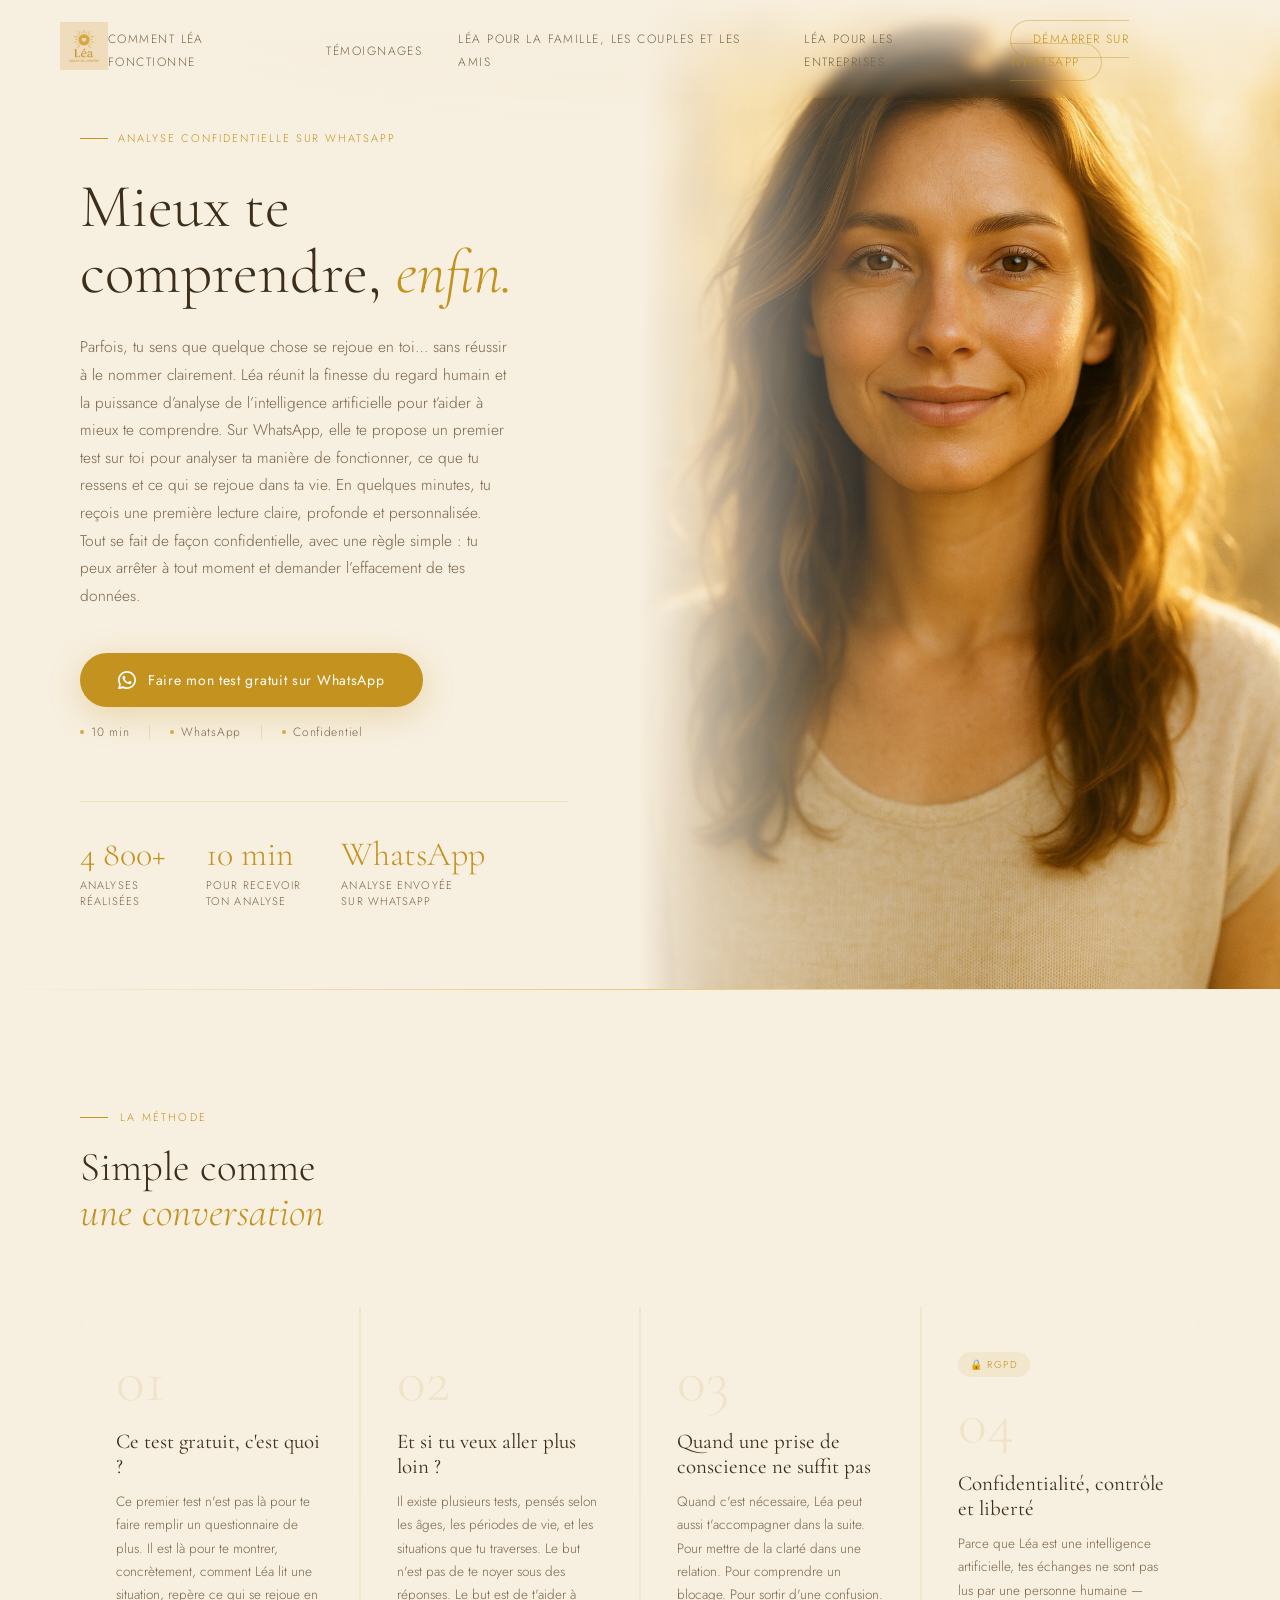
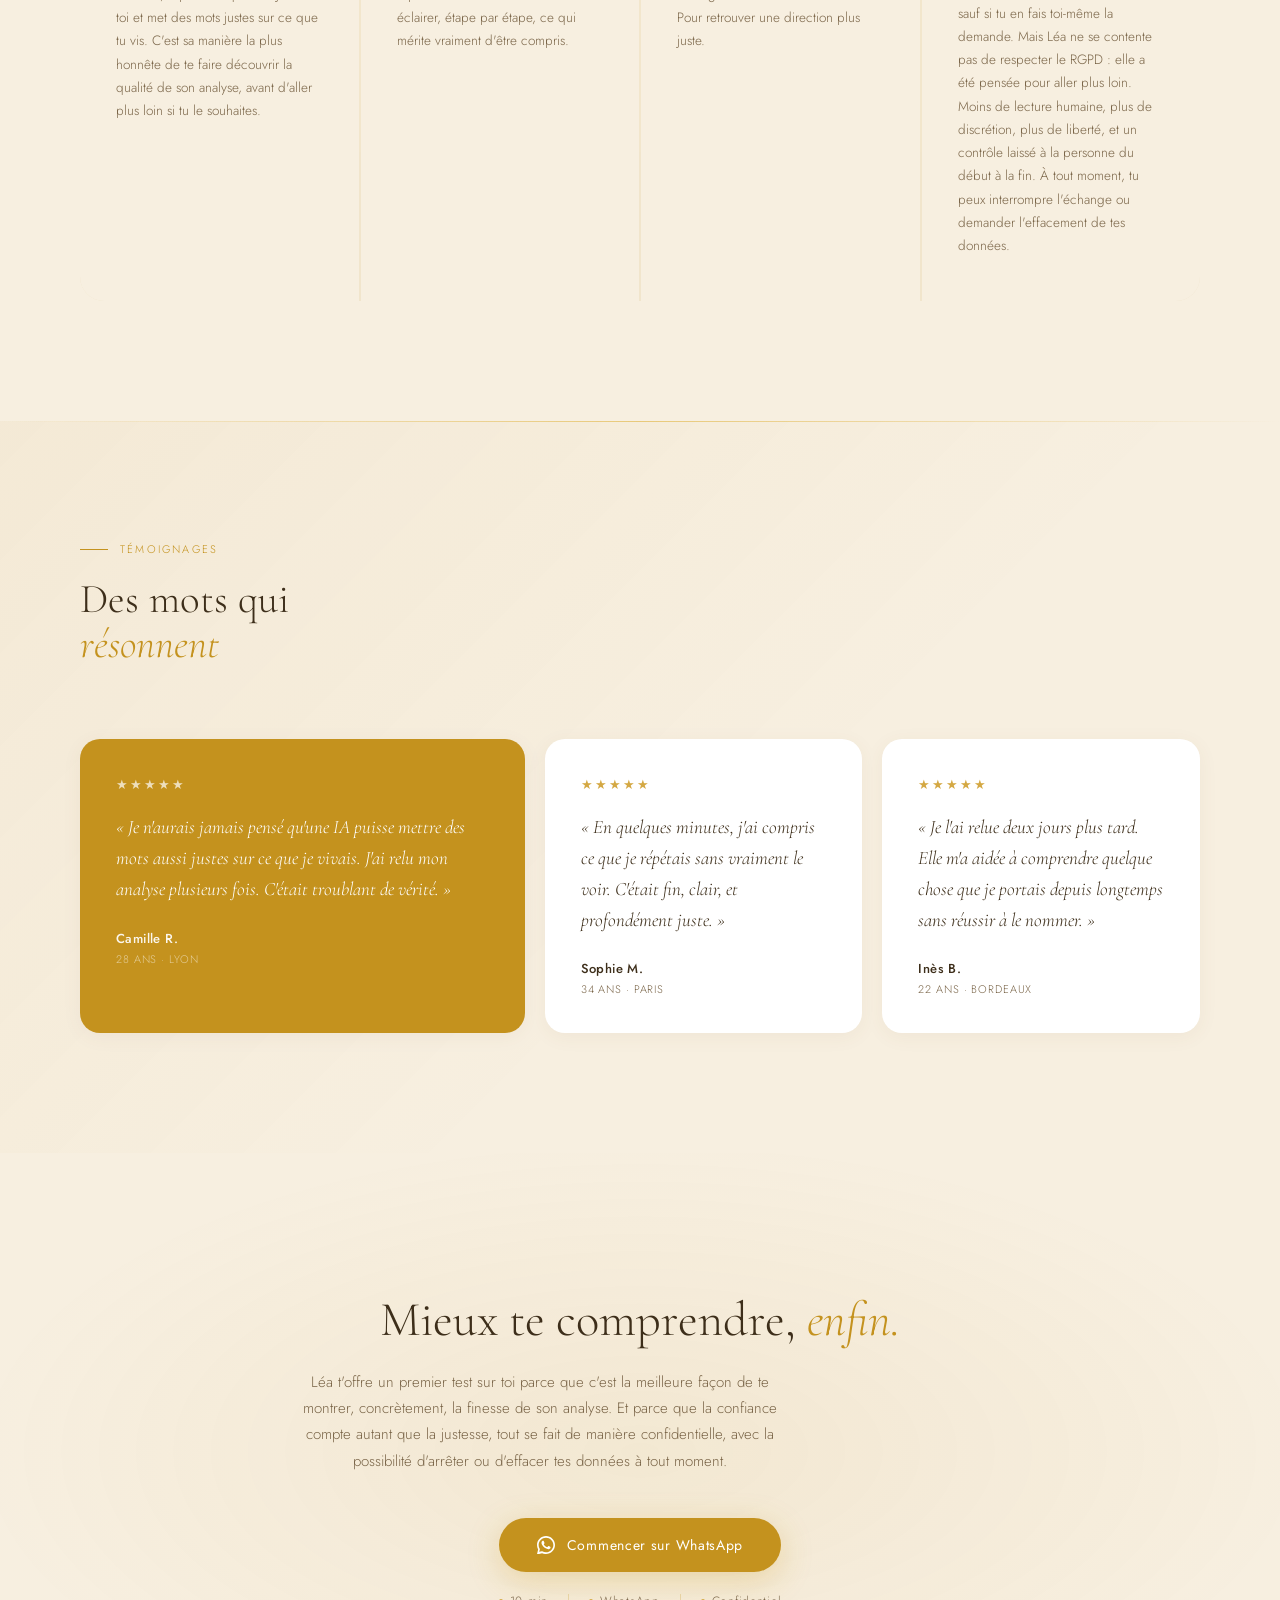
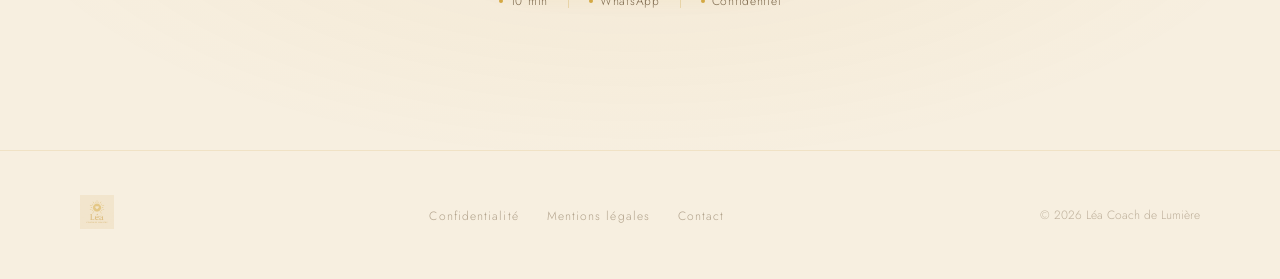
==== index.html @ 975124c0 "Add files via upload" ====
<!DOCTYPE html>
<html lang="fr">
<head>
  <meta charset="UTF-8" />
  <meta name="viewport" content="width=device-width, initial-scale=1.0" />
  <title>Léa — Coach de Lumière</title>
  <meta name="description" content="Léa t'offre un test gratuit sur WhatsApp pour mieux comprendre ce que tu vis. Analyse confidentielle, profonde et humaine." />
  <link rel="icon" href="/favicon.ico" />
  <link href="https://fonts.googleapis.com/css2?family=Cormorant+Garamond:ital,wght@0,300;0,400;0,600;1,300;1,400&family=Jost:wght@300;400;500&display=swap" rel="stylesheet" />
  <link rel="stylesheet" href="/style.css" />
</head>
<body>

<!-- ── NAV ── -->
<nav>
  <div class="nav-logo">
    <a href="/">
      <img src="/logo.png" alt="Léa Coach de Lumière" />
    </a>
  </div>
  <ul class="nav-links">
    <li><a href="/comment-ca-marche">Comment Léa fonctionne</a></li>
    <li><a href="#temoignages">Témoignages</a></li>
    <li><a href="/famille-couples-amis">Léa pour la famille, les couples et les amis</a></li>
    <li><a href="/entreprises">Léa pour les entreprises</a></li>
    <li><a href="https://wa.me/33609509718" class="nav-cta">Démarrer sur WhatsApp</a></li>
  </ul>
  <button class="hamburger" id="hamburger" aria-label="Menu">
    <span></span><span></span><span></span>
  </button>
</nav>

<!-- ── MENU MOBILE ── -->
<div class="mobile-menu" id="mobileMenu">
  <a href="/comment-ca-marche">Comment Léa fonctionne</a>
  <a href="#temoignages">Témoignages</a>
  <a href="/famille-couples-amis">Famille, couples & amis</a>
  <a href="/entreprises">Entreprises</a>
  <a href="https://wa.me/33609509718" class="nav-cta">Démarrer sur WhatsApp</a>
</div>

<!-- ── HERO ── -->
<section class="hero">
  <div class="hero-left">
    <div class="hero-tag">Analyse confidentielle sur WhatsApp</div>
    <h1 class="hero-title">Mieux te comprendre, <em>enfin.</em></h1>
    <p class="hero-subtitle">Parfois, tu sens que quelque chose se rejoue en toi… sans réussir à le nommer clairement. Léa réunit la finesse du regard humain et la puissance d’analyse de l’intelligence artificielle pour t’aider à mieux te comprendre. Sur WhatsApp, elle te propose un premier test sur toi pour analyser ta manière de fonctionner, ce que tu ressens et ce qui se rejoue dans ta vie. En quelques minutes, tu reçois une première lecture claire, profonde et personnalisée. Tout se fait de façon confidentielle, avec une règle simple : tu peux arrêter à tout moment et demander l’effacement de tes données.</p>
    <div class="hero-cta-zone">
      <a href="https://wa.me/33609509718" class="btn-primary">
        <svg width="18" height="18" viewBox="0 0 24 24" fill="currentColor"><path d="M17.472 14.382c-.297-.149-1.758-.867-2.03-.967-.273-.099-.471-.148-.67.15-.197.297-.767.966-.94 1.164-.173.199-.347.223-.644.075-.297-.15-1.255-.463-2.39-1.475-.883-.788-1.48-1.761-1.653-2.059-.173-.297-.018-.458.13-.606.134-.133.298-.347.446-.52.149-.174.198-.298.298-.497.099-.198.05-.371-.025-.52-.075-.149-.669-1.612-.916-2.207-.242-.579-.487-.5-.669-.51-.173-.008-.371-.01-.57-.01-.198 0-.52.074-.792.372-.272.297-1.04 1.016-1.04 2.479 0 1.462 1.065 2.875 1.213 3.074.149.198 2.096 3.2 5.077 4.487.709.306 1.262.489 1.694.625.712.227 1.36.195 1.871.118.571-.085 1.758-.719 2.006-1.413.248-.694.248-1.289.173-1.413-.074-.124-.272-.198-.57-.347z"/><path d="M12 0C5.374 0 0 5.373 0 12c0 2.117.549 4.107 1.51 5.845L.057 23.882a.5.5 0 00.61.61l6.057-1.447A11.942 11.942 0 0012 24c6.626 0 12-5.374 12-12S18.626 0 12 0zm0 21.818a9.818 9.818 0 01-5.006-1.371l-.36-.214-3.715.888.905-3.609-.234-.372A9.818 9.818 0 012.182 12C2.182 6.57 6.57 2.182 12 2.182S21.818 6.57 21.818 12 17.43 21.818 12 21.818z"/></svg>
        Faire mon test gratuit sur WhatsApp
      </a>
      <div class="hero-proof">
        <div class="proof-item"><div class="proof-dot"></div>10 min</div>
        <div class="proof-sep"></div>
        <div class="proof-item"><div class="proof-dot"></div>WhatsApp</div>
        <div class="proof-sep"></div>
        <div class="proof-item"><div class="proof-dot"></div>Confidentiel</div>
      </div>
    </div>
    <div class="hero-stats">
      <div>
        <div class="stat-number">4 800+</div>
        <div class="stat-label">analyses<br>réalisées</div>
      </div>
      <div>
        <div class="stat-number">10 min</div>
        <div class="stat-label">pour recevoir<br>ton analyse</div>
      </div>
      <div>
        <div class="stat-number">WhatsApp</div>
        <div class="stat-label">Analyse envoyée<br>sur WhatsApp</div>
      </div>
    </div>
  </div>
  <div class="hero-right">
    <div class="hero-photo-wrap">
      <img src="/lea-photo.png" alt="Léa" />
    </div>
    <div class="orb orb-1"></div>
    <div class="orb orb-2"></div>
  </div>
</section>

<!-- ── MÉTHODE ── -->
<section class="section-how reveal" id="methode">
  <div class="section-label">La méthode</div>
  <h2 class="section-title">Simple comme<br><em>une conversation</em></h2>
  <div class="steps">
    <div class="step reveal reveal-delay-1">
      <div class="step-num">01</div>
      <div class="step-title">Ce test gratuit, c'est quoi ?</div>
      <p class="step-desc">Ce premier test n'est pas là pour te faire remplir un questionnaire de plus. Il est là pour te montrer, concrètement, comment Léa lit une situation, repère ce qui se rejoue en toi et met des mots justes sur ce que tu vis. C'est sa manière la plus honnête de te faire découvrir la qualité de son analyse, avant d'aller plus loin si tu le souhaites.</p>
    </div>
    <div class="step reveal reveal-delay-2">
      <div class="step-num">02</div>
      <div class="step-title">Et si tu veux aller plus loin ?</div>
      <p class="step-desc">Il existe plusieurs tests, pensés selon les âges, les périodes de vie, et les situations que tu traverses. Le but n'est pas de te noyer sous des réponses. Le but est de t'aider à éclairer, étape par étape, ce qui mérite vraiment d'être compris.</p>
    </div>
    <div class="step reveal reveal-delay-3">
      <div class="step-num">03</div>
      <div class="step-title">Quand une prise de conscience ne suffit pas</div>
      <p class="step-desc">Quand c'est nécessaire, Léa peut aussi t'accompagner dans la suite. Pour mettre de la clarté dans une relation. Pour comprendre un blocage. Pour sortir d'une confusion. Pour retrouver une direction plus juste.</p>
    </div>
    <div class="step step-privacy reveal reveal-delay-4">
      <div class="privacy-badge" id="rgpdBadge">🔒 RGPD</div>
      <div class="rgpd-tooltip" id="rgpdTooltip">
        <div class="rgpd-tooltip-title">Qu'est-ce que le RGPD ?</div>
        <p>Le RGPD (Règlement Général sur la Protection des Données) est la loi européenne qui protège tes données personnelles. Il te garantit notamment le droit de savoir quelles données sont collectées, de les modifier, et de demander leur suppression à tout moment.</p>
      </div>
      <div class="step-num">04</div>
      <div class="step-title">Confidentialité, contrôle et liberté</div>
      <p class="step-desc">Parce que Léa est une intelligence artificielle, tes échanges ne sont pas lus par une personne humaine — sauf si tu en fais toi-même la demande. Mais Léa ne se contente pas de respecter le RGPD : elle a été pensée pour aller plus loin. Moins de lecture humaine, plus de discrétion, plus de liberté, et un contrôle laissé à la personne du début à la fin. À tout moment, tu peux interrompre l'échange ou demander l'effacement de tes données.</p>
    </div>
  </div>
</section>

<!-- ── TÉMOIGNAGES ── -->
<section class="section-testimonials reveal" id="temoignages">
  <div class="section-label">Témoignages</div>
  <h2 class="section-title">Des mots qui<br><em>résonnent</em></h2>
  <div class="testimonials-grid">
    <div class="testimonial featured reveal reveal-delay-1">
      <div class="testimonial-stars">★★★★★</div>
      <p class="testimonial-quote">« Je n'aurais jamais pensé qu'une IA puisse mettre des mots aussi justes sur ce que je vivais. J'ai relu mon analyse plusieurs fois. C'était troublant de vérité. »</p>
      <div class="testimonial-author">Camille R.</div>
      <div class="testimonial-role">28 ans · Lyon</div>
    </div>
    <div class="testimonial reveal reveal-delay-2">
      <div class="testimonial-stars">★★★★★</div>
      <p class="testimonial-quote">« En quelques minutes, j'ai compris ce que je répétais sans vraiment le voir. C'était fin, clair, et profondément juste. »</p>
      <div class="testimonial-author">Sophie M.</div>
      <div class="testimonial-role">34 ans · Paris</div>
    </div>
    <div class="testimonial reveal reveal-delay-3">
      <div class="testimonial-stars">★★★★★</div>
      <p class="testimonial-quote">« Je l'ai relue deux jours plus tard. Elle m'a aidée à comprendre quelque chose que je portais depuis longtemps sans réussir à le nommer. »</p>
      <div class="testimonial-author">Inès B.</div>
      <div class="testimonial-role">22 ans · Bordeaux</div>
    </div>
  </div>
</section>

<!-- ── CTA ── -->
<section class="section-cta reveal">
  <div class="cta-bg"></div>
  <div class="cta-inner">
    <h2 class="cta-title">Mieux te comprendre, <em>enfin.</em></h2>
    <p class="cta-sub">Léa t'offre un premier test sur toi parce que c'est la meilleure façon de te montrer, concrètement, la finesse de son analyse. Et parce que la confiance compte autant que la justesse, tout se fait de manière confidentielle, avec la possibilité d'arrêter ou d'effacer tes données à tout moment.</p>
    <a href="https://wa.me/33609509718" class="btn-primary">
      <svg width="18" height="18" viewBox="0 0 24 24" fill="currentColor"><path d="M17.472 14.382c-.297-.149-1.758-.867-2.03-.967-.273-.099-.471-.148-.67.15-.197.297-.767.966-.94 1.164-.173.199-.347.223-.644.075-.297-.15-1.255-.463-2.39-1.475-.883-.788-1.48-1.761-1.653-2.059-.173-.297-.018-.458.13-.606.134-.133.298-.347.446-.52.149-.174.198-.298.298-.497.099-.198.05-.371-.025-.52-.075-.149-.669-1.612-.916-2.207-.242-.579-.487-.5-.669-.51-.173-.008-.371-.01-.57-.01-.198 0-.52.074-.792.372-.272.297-1.04 1.016-1.04 2.479 0 1.462 1.065 2.875 1.213 3.074.149.198 2.096 3.2 5.077 4.487.709.306 1.262.489 1.694.625.712.227 1.36.195 1.871.118.571-.085 1.758-.719 2.006-1.413.248-.694.248-1.289.173-1.413-.074-.124-.272-.198-.57-.347z"/><path d="M12 0C5.374 0 0 5.373 0 12c0 2.117.549 4.107 1.51 5.845L.057 23.882a.5.5 0 00.61.61l6.057-1.447A11.942 11.942 0 0012 24c6.626 0 12-5.374 12-12S18.626 0 12 0zm0 21.818a9.818 9.818 0 01-5.006-1.371l-.36-.214-3.715.888.905-3.609-.234-.372A9.818 9.818 0 012.182 12C2.182 6.57 6.57 2.182 12 2.182S21.818 6.57 21.818 12 17.43 21.818 12 21.818z"/></svg>
      Commencer sur WhatsApp
    </a>
    <div class="cta-proof">
      <div class="proof-item"><div class="proof-dot"></div>10 min</div>
      <div class="proof-sep"></div>
      <div class="proof-item"><div class="proof-dot"></div>WhatsApp</div>
      <div class="proof-sep"></div>
      <div class="proof-item"><div class="proof-dot"></div>Confidentiel</div>
    </div>
  </div>
</section>

<!-- ── FOOTER ── -->
<footer>
  <div class="footer-logo">
    <img src="/logo.png" alt="Léa" />
  </div>
  <ul class="footer-links">
    <li><a href="/confidentialite">Confidentialité</a></li>
    <li><a href="/mentions-legales">Mentions légales</a></li>
    <li><a href="/cdn-cgi/l/email-protection#573438392336342317343836343f33323b223a3e322532793125">Contact</a></li>
  </ul>
  <p class="footer-copy">© 2026 Léa Coach de Lumière</p>
</footer>

<script src="/script.js"></script>
<style>
  .privacy-badge { cursor: pointer; user-select: none; }
  .rgpd-tooltip {
    display: none;
    position: fixed;
    z-index: 200;
    background: var(--cream);
    border: 1px solid rgba(196,146,30,0.3);
    border-radius: 10px;
    padding: 18px 20px;
    width: 280px;
    box-shadow: 0 8px 32px rgba(61,46,26,0.15);
    animation: panelIn 0.2s ease;
  }
  .rgpd-tooltip.open { display: block; }
  .rgpd-tooltip-title {
    font-family: 'Cormorant Garamond', serif;
    font-size: 16px; font-weight: 400;
    color: var(--ink); margin-bottom: 10px;
  }
  .rgpd-tooltip p { font-size: 13px; line-height: 1.75; color: var(--ink-mid); }
</style>
<script>
  const badge = document.getElementById('rgpdBadge');
  const tooltip = document.getElementById('rgpdTooltip');
  // Déplacer le tooltip dans le body pour échapper à overflow:hidden
  document.body.appendChild(tooltip);
  if (badge && tooltip) {
    badge.addEventListener('click', (e) => {
      e.stopPropagation();
      const rect = badge.getBoundingClientRect();
      tooltip.style.top = (rect.bottom + 10) + 'px';
      tooltip.style.left = Math.min(rect.left, window.innerWidth - 300) + 'px';
      tooltip.classList.toggle('open');
    });
    document.addEventListener('click', () => tooltip.classList.remove('open'));
  }
</script>
</body>
</html>
---- style.css ----
/* ============================================================
   COACH DE LUMIÈRE — style.css
   Extrait directement depuis index.html (coachdelumiere.vercel.app)
   Source de vérité unique. À importer dans TOUTES les pages.
   ============================================================ */

/* ── GOOGLE FONTS ── */
@import url('https://fonts.googleapis.com/css2?family=Cormorant+Garamond:ital,wght@0,300;0,400;0,600;1,300;1,400&family=Jost:wght@300;400;500&display=swap');

/* ── VARIABLES ── */
:root {
  --cream:        #F7EFE0;
  --cream-dark:   #EDE0C8;
  --gold:         #C4921E;
  --gold-light:   #D4A843;
  --gold-pale:    #E8C97A;
  --gold-muted:   rgba(196, 146, 30, 0.13);
  --gold-bg:      rgba(196, 146, 30, 0.10);
  --gold-border:  rgba(196, 146, 30, 0.14);
  --gold-border2: rgba(196, 146, 30, 0.40);
  --ink:          #3D2E1A;
  --ink-mid:      #7A6548;
  --ink-muted:    #7A6548;
  --white:        #ffffff;
}

/* ── RESET & BASE ── */
*, *::before, *::after { box-sizing: border-box; margin: 0; padding: 0; }
html { scroll-behavior: smooth; }
body {
  background: var(--cream);
  color: var(--ink);
  font-family: 'Jost', sans-serif;
  font-weight: 300;
  overflow-x: hidden;
}
body::before {
  content: '';
  position: fixed;
  inset: 0;
  background: radial-gradient(ellipse 80% 50% at 50% -20%, rgba(196,146,30,0.06) 0%, transparent 70%);
  pointer-events: none;
  z-index: 0;
}

/* ── NAV ── */
nav {
  position: fixed; top: 0; left: 0; right: 0; z-index: 100;
  padding: 22px 60px;
  display: flex; align-items: center; justify-content: space-between;
  background: linear-gradient(rgba(247,239,224,0.96) 0%, rgba(247,239,224,0) 100%);
  backdrop-filter: blur(6px);
}
.nav-logo img {
  height: 48px;
}
.nav-links {
  display: flex; gap: 36px; list-style: none; align-items: center;
}
.nav-links a {
  text-decoration: none;
  color: var(--ink-mid);
  font-size: 12px;
  letter-spacing: 0.12em;
  text-transform: uppercase;
  transition: color 0.3s;
}
.nav-links a:hover,
.nav-links a.active { color: var(--gold); }
.nav-cta {
  padding: 9px 22px;
  border-radius: 100px;
  border: 1px solid rgba(196,146,30,0.4) !important;
  color: var(--gold) !important;
  font-size: 12px !important;
  text-decoration: none;
  transition: 0.3s !important;
}
.nav-cta:hover {
  background: var(--gold) !important;
  color: white !important;
  border-color: var(--gold) !important;
}

/* Hamburger mobile */
.hamburger {
  display: none; flex-direction: column; gap: 5px;
  cursor: pointer; padding: 4px; background: none; border: none;
}
.hamburger span {
  display: block; width: 22px; height: 1.5px;
  background: var(--ink-mid); transition: 0.3s;
}
.hamburger.open span:nth-child(1) { transform: translateY(6.5px) rotate(45deg); }
.hamburger.open span:nth-child(2) { opacity: 0; }
.hamburger.open span:nth-child(3) { transform: translateY(-6.5px) rotate(-45deg); }

/* Mobile menu */
.mobile-menu {
  display: none; position: fixed; inset: 0;
  background: var(--cream); z-index: 99;
  flex-direction: column; align-items: center; justify-content: center; gap: 36px;
}
.mobile-menu.open { display: flex; }
.mobile-menu a {
  text-decoration: none; color: var(--ink-mid);
  font-size: 13px; letter-spacing: 0.16em; text-transform: uppercase;
}
.mobile-menu a:hover { color: var(--gold); }
.mobile-menu .nav-cta {
  border: 1px solid rgba(196,146,30,0.4);
  padding: 12px 32px; border-radius: 100px;
  margin-top: 12px; color: var(--gold) !important;
}

/* ── HERO ── */
.hero {
  min-height: 100vh;
  display: grid; grid-template-columns: 1fr 1fr;
  position: relative; overflow: hidden;
}
.hero-left {
  display: flex; flex-direction: column; justify-content: center;
  padding: 130px 72px 80px 80px;
  position: relative; z-index: 2;
}
.hero-tag {
  display: inline-flex; align-items: center; gap: 10px;
  font-size: 11px; letter-spacing: 0.18em; text-transform: uppercase;
  color: var(--gold); margin-bottom: 28px;
  opacity: 0; animation: fadeUp 0.7s ease 0.2s forwards;
}
.hero-tag::before {
  content: ''; width: 28px; height: 1px; background: var(--gold);
}
.hero-title {
  font-family: 'Cormorant Garamond', serif;
  font-size: clamp(48px, 4.8vw, 74px);
  font-weight: 300; line-height: 1.07; color: var(--ink);
  margin-bottom: 28px;
  opacity: 0; animation: fadeUp 0.8s ease 0.35s forwards;
}
.hero-title em { font-style: italic; color: var(--gold); }
.hero-subtitle {
  font-size: 15.5px; line-height: 1.78; color: var(--ink-mid);
  max-width: 430px; margin-bottom: 44px;
  opacity: 0; animation: fadeUp 0.8s ease 0.5s forwards;
}
.hero-cta-zone {
  display: flex; flex-direction: column; gap: 16px;
  opacity: 0; animation: fadeUp 0.8s ease 0.65s forwards;
}
.btn-primary {
  display: inline-flex; align-items: center; gap: 12px;
  background: var(--gold); color: white; text-decoration: none;
  padding: 17px 38px; border-radius: 100px;
  font-size: 14px; letter-spacing: 0.05em;
  font-family: 'Jost', sans-serif; font-weight: 400;
  transition: 0.3s;
  box-shadow: rgba(196,146,30,0.28) 0px 8px 32px;
  align-self: flex-start;
}
.btn-primary:hover {
  background: var(--ink);
  transform: translateY(-2px);
  box-shadow: rgba(196,146,30,0.32) 0px 14px 40px;
}
.btn-primary svg {
  width: 18px; height: 18px; flex-shrink: 0;
}
.hero-proof {
  display: flex; align-items: center; gap: 20px;
}
.proof-item {
  display: flex; align-items: center; gap: 7px;
  font-size: 12px; color: var(--ink-mid); letter-spacing: 0.06em;
}
.proof-dot {
  width: 4px; height: 4px; border-radius: 50%;
  background: var(--gold-light); flex-shrink: 0;
}
.proof-sep {
  width: 1px; height: 14px; background: rgba(196,146,30,0.25);
}
.hero-stats {
  display: flex; gap: 40px; margin-top: 60px;
  padding-top: 36px; border-top: 1px solid rgba(196,146,30,0.18);
  opacity: 0; animation: fadeUp 0.8s ease 0.85s forwards;
}
.stat-number {
  font-family: 'Cormorant Garamond', serif;
  font-size: 34px; font-weight: 300; color: var(--gold); line-height: 1;
}
.stat-label {
  font-size: 11px; letter-spacing: 0.1em; text-transform: uppercase;
  color: var(--ink-mid); margin-top: 6px; line-height: 1.4;
}
.hero-right {
  position: relative; overflow: hidden;
}
.hero-photo-wrap {
  position: absolute; inset: 0;
  opacity: 0; animation: fadeIn 1.1s ease 0.3s forwards;
}
.hero-photo-wrap img {
  width: 100%; height: 100%; object-fit: cover; object-position: center top;
}
.hero-photo-wrap::after {
  content: '';
  position: absolute; inset: 0;
  background: linear-gradient(to right, var(--cream) 0%, rgba(247,239,224,.25) 28%, rgba(247,239,224,0) 55%),
              linear-gradient(to top, rgba(196,146,30,.12) 0%, transparent 45%);
}
/* Orbs décoratifs */
.orb {
  position: absolute; border-radius: 50%;
  filter: blur(70px); pointer-events: none;
}
.orb-1 {
  width: 420px; height: 420px;
  background: rgba(212,168,67,0.1);
  top: -120px; right: -80px;
}
.orb-2 {
  width: 280px; height: 280px;
  background: rgba(196,146,30,0.07);
  bottom: 80px; left: 60px;
}

/* ── SECTION HOW ── */
.section-how {
  padding: 120px 80px; position: relative;
}
.section-how::before {
  content: '';
  position: absolute; top: 0; left: 0; right: 0; height: 1px;
  background: linear-gradient(to right, transparent, var(--gold-pale), transparent);
}
.section-label {
  font-size: 11px; letter-spacing: 0.2em; text-transform: uppercase;
  color: var(--gold); margin-bottom: 20px;
  display: flex; align-items: center; gap: 12px;
}
.section-label::before {
  content: ''; width: 28px; height: 1px; background: var(--gold);
}
.section-title {
  font-family: 'Cormorant Garamond', serif;
  font-size: clamp(36px, 3.2vw, 54px);
  font-weight: 300; line-height: 1.1; max-width: 560px; margin-bottom: 72px;
}
.section-title em { font-style: italic; color: var(--gold); }
.steps {
  display: grid; grid-template-columns: repeat(4, 1fr); gap: 2px;
  background: rgba(196,146,30,0.1); border-radius: 24px; overflow: hidden;
}
.step {
  background: var(--cream); padding: 44px 36px; transition: background 0.35s;
}
.step:hover { background: var(--cream-dark); }
.step.step-privacy { background: var(--cream); }
.step.step-privacy:hover { background: var(--cream-dark); }
.privacy-badge {
  display: inline-flex; align-items: center; gap: 6px;
  font-size: 10px; letter-spacing: 0.14em; text-transform: uppercase;
  color: var(--gold); background: rgba(196,146,30,0.1);
  padding: 5px 12px; border-radius: 100px; margin-bottom: 16px;
}
.step-num {
  font-family: 'Cormorant Garamond', serif;
  font-size: 60px; font-weight: 300;
  color: rgba(196,146,30,0.13); line-height: 1; margin-bottom: 18px;
}
.step-icon {
  width: 40px; height: 40px; margin-bottom: 16px; color: var(--gold);
}
.step-title {
  font-family: 'Cormorant Garamond', serif;
  font-size: 21px; font-weight: 400; margin-bottom: 11px;
}
.step-desc {
  font-size: 13.5px; line-height: 1.72; color: var(--ink-mid);
}

/* ── SECTION TESTIMONIALS ── */
.section-testimonials {
  padding: 120px 80px; position: relative;
  background: linear-gradient(135deg, rgba(196,146,30,0.05) 0%, transparent 60%);
}
.section-testimonials::before {
  content: '';
  position: absolute; top: 0; left: 0; right: 0; height: 1px;
  background: linear-gradient(to right, transparent, var(--gold-pale), transparent);
}
.testimonials-grid {
  display: grid; grid-template-columns: 1.4fr 1fr 1fr; gap: 20px; margin-top: 60px;
}
.testimonial {
  background: white; border-radius: 20px; padding: 36px;
  box-shadow: rgba(122,92,46,0.06) 0px 4px 20px;
  transition: transform 0.3s, box-shadow 0.3s;
}
.testimonial:hover {
  transform: translateY(-4px);
  box-shadow: rgba(122,92,46,0.11) 0px 12px 36px;
}
.testimonial.featured { background: var(--gold); }
.testimonial-stars {
  font-size: 13px; letter-spacing: 2px; margin-bottom: 18px; color: var(--gold-light);
}
.testimonial.featured .testimonial-stars { color: rgba(255,255,255,0.7); }
.testimonial-quote {
  font-family: 'Cormorant Garamond', serif;
  font-size: 19px; font-style: italic; line-height: 1.62;
  margin-bottom: 24px; color: var(--ink);
}
.testimonial.featured .testimonial-quote { color: white; }
.testimonial-author {
  font-size: 13px; font-weight: 500; color: var(--ink); letter-spacing: 0.03em;
}
.testimonial.featured .testimonial-author { color: rgba(255,255,255,0.92); }
.testimonial-role {
  font-size: 11px; color: var(--ink-mid);
  letter-spacing: 0.08em; text-transform: uppercase; margin-top: 3px;
}
.testimonial.featured .testimonial-role { color: rgba(255,255,255,0.55); }

/* ── SECTION CTA ── */
.section-cta {
  padding: 140px 80px; text-align: center; position: relative; overflow: hidden;
}
.cta-bg {
  position: absolute; inset: 0;
  background: radial-gradient(75% 75%, rgba(196,146,30,0.07) 0%, transparent 70%);
}
.cta-inner {
  position: relative; z-index: 2; max-width: 680px; margin: 0 auto;
}
.cta-title {
  font-family: 'Cormorant Garamond', serif;
  font-size: clamp(40px, 3.8vw, 64px);
  font-weight: 300; line-height: 1.1; margin-bottom: 22px;
}
.cta-title em { font-style: italic; color: var(--gold); }
.cta-sub {
  font-size: 15px; color: var(--ink-mid); line-height: 1.75;
  margin-bottom: 44px; max-width: 480px;
}
.cta-proof {
  display: flex; align-items: center; justify-content: center; gap: 20px; margin-top: 20px;
}

/* ── FOOTER ── */
footer {
  padding: 44px 80px;
  display: flex; align-items: center; justify-content: space-between;
  border-top: 1px solid rgba(196,146,30,0.14);
}
.footer-logo img { height: 34px; opacity: 0.55; }
.footer-links {
  display: flex; gap: 28px; list-style: none;
}
.footer-links a {
  text-decoration: none; font-size: 12px; letter-spacing: 0.09em;
  color: var(--ink-mid); opacity: 0.55; transition: opacity 0.3s;
}
.footer-links a:hover { opacity: 1; }
.footer-copy {
  font-size: 12px; color: var(--ink-mid); opacity: 0.45;
}

/* ── ANIMATIONS ── */
@keyframes fadeUp {
  0%   { opacity: 0; transform: translateY(22px); }
  100% { opacity: 1; transform: translateY(0); }
}
@keyframes fadeIn {
  0%   { opacity: 0; }
  100% { opacity: 1; }
}
.reveal {
  opacity: 0; transform: translateY(28px);
  transition: opacity 0.8s, transform 0.8s;
}
.reveal.visible { opacity: 1; transform: translateY(0); }
.reveal-delay-1 { transition-delay: 0.10s; }
.reveal-delay-2 { transition-delay: 0.22s; }
.reveal-delay-3 { transition-delay: 0.34s; }
.reveal-delay-4 { transition-delay: 0.46s; }

/* ── RESPONSIVE ── */
@media (max-width: 1100px) {
  .steps { grid-template-columns: repeat(2, 1fr); }
}
@media (max-width: 900px) {
  nav { padding: 18px 24px; }
  .nav-links { display: none; }
  .hamburger { display: flex; }
  .hero { grid-template-columns: 1fr; }
  .hero-left { padding: 110px 28px 56px; }
  .hero-right { height: 52vh; }
  .hero-stats { gap: 28px; }
  .section-how,
  .section-testimonials,
  .section-cta { padding: 80px 28px; }
  .steps { grid-template-columns: 1fr; }
  .testimonials-grid { grid-template-columns: 1fr; }
  footer {
    flex-direction: column; gap: 20px;
    text-align: center; padding: 36px 28px;
  }
}
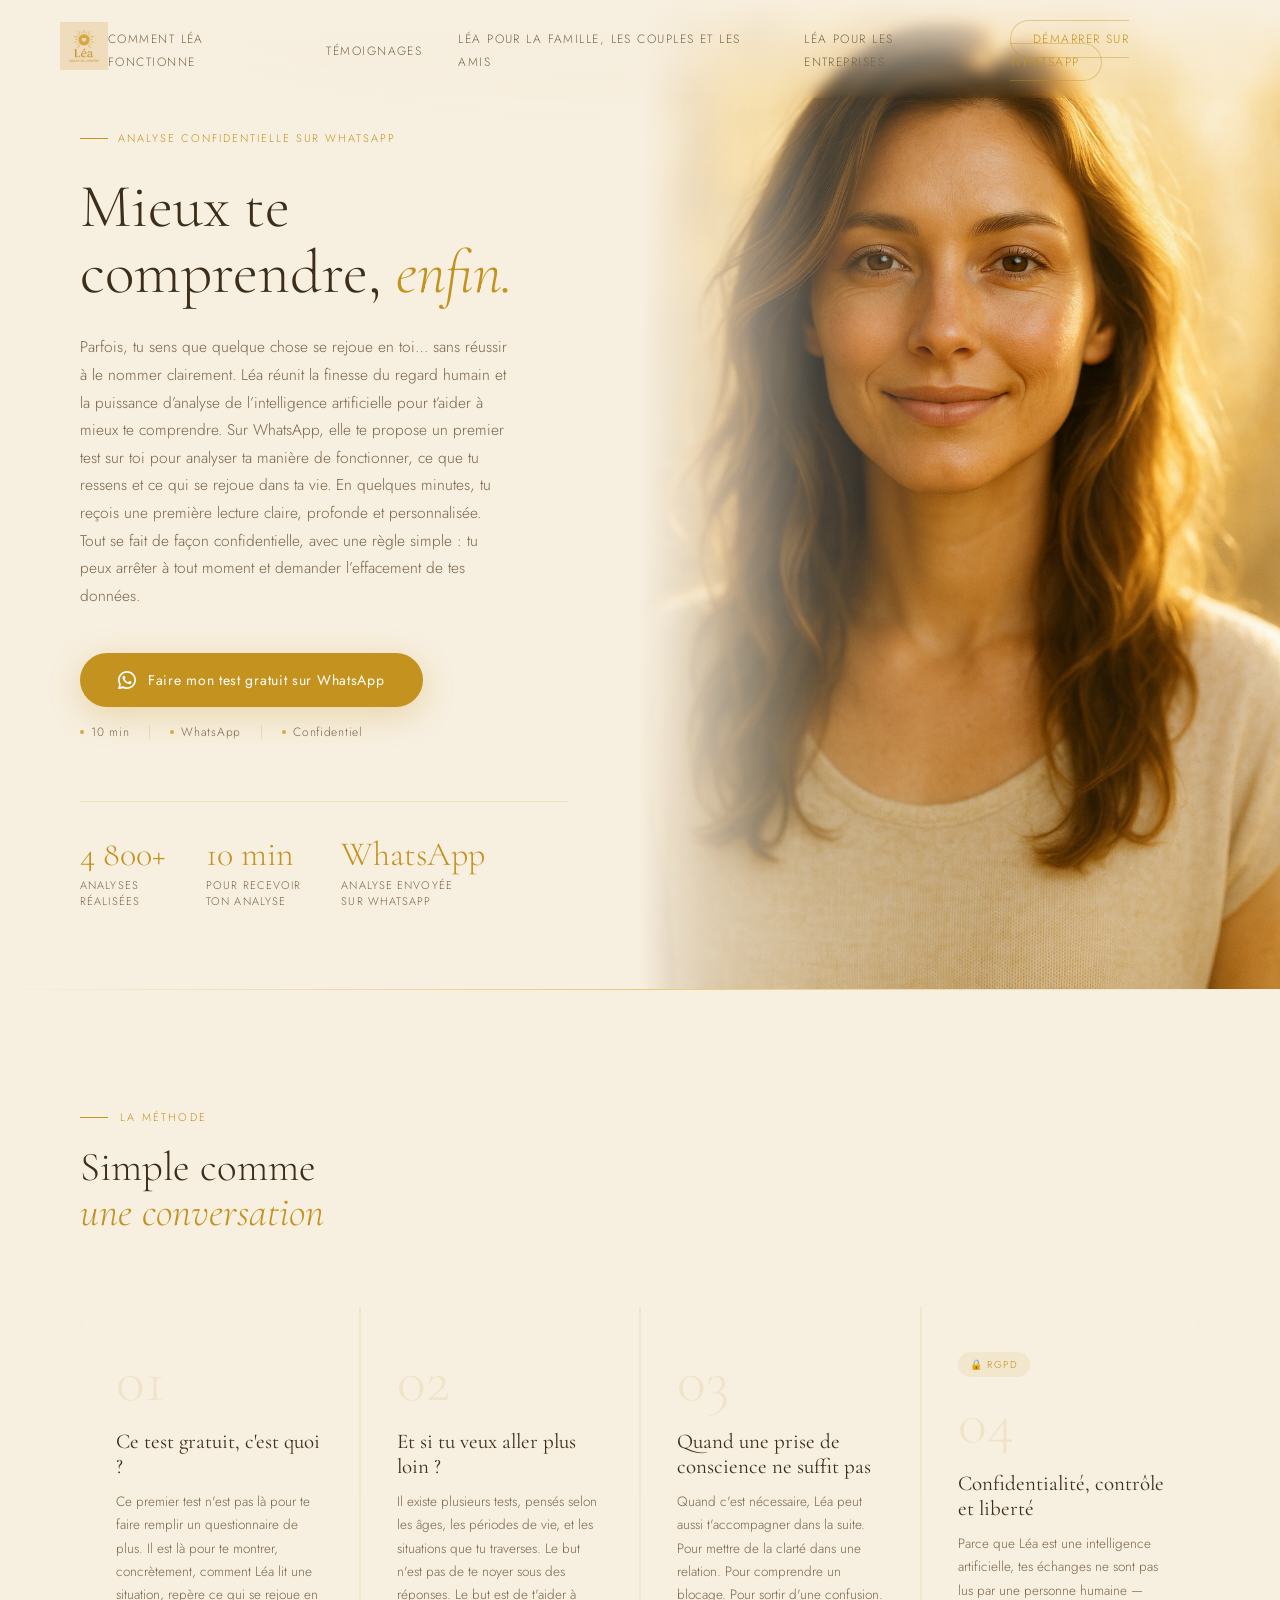
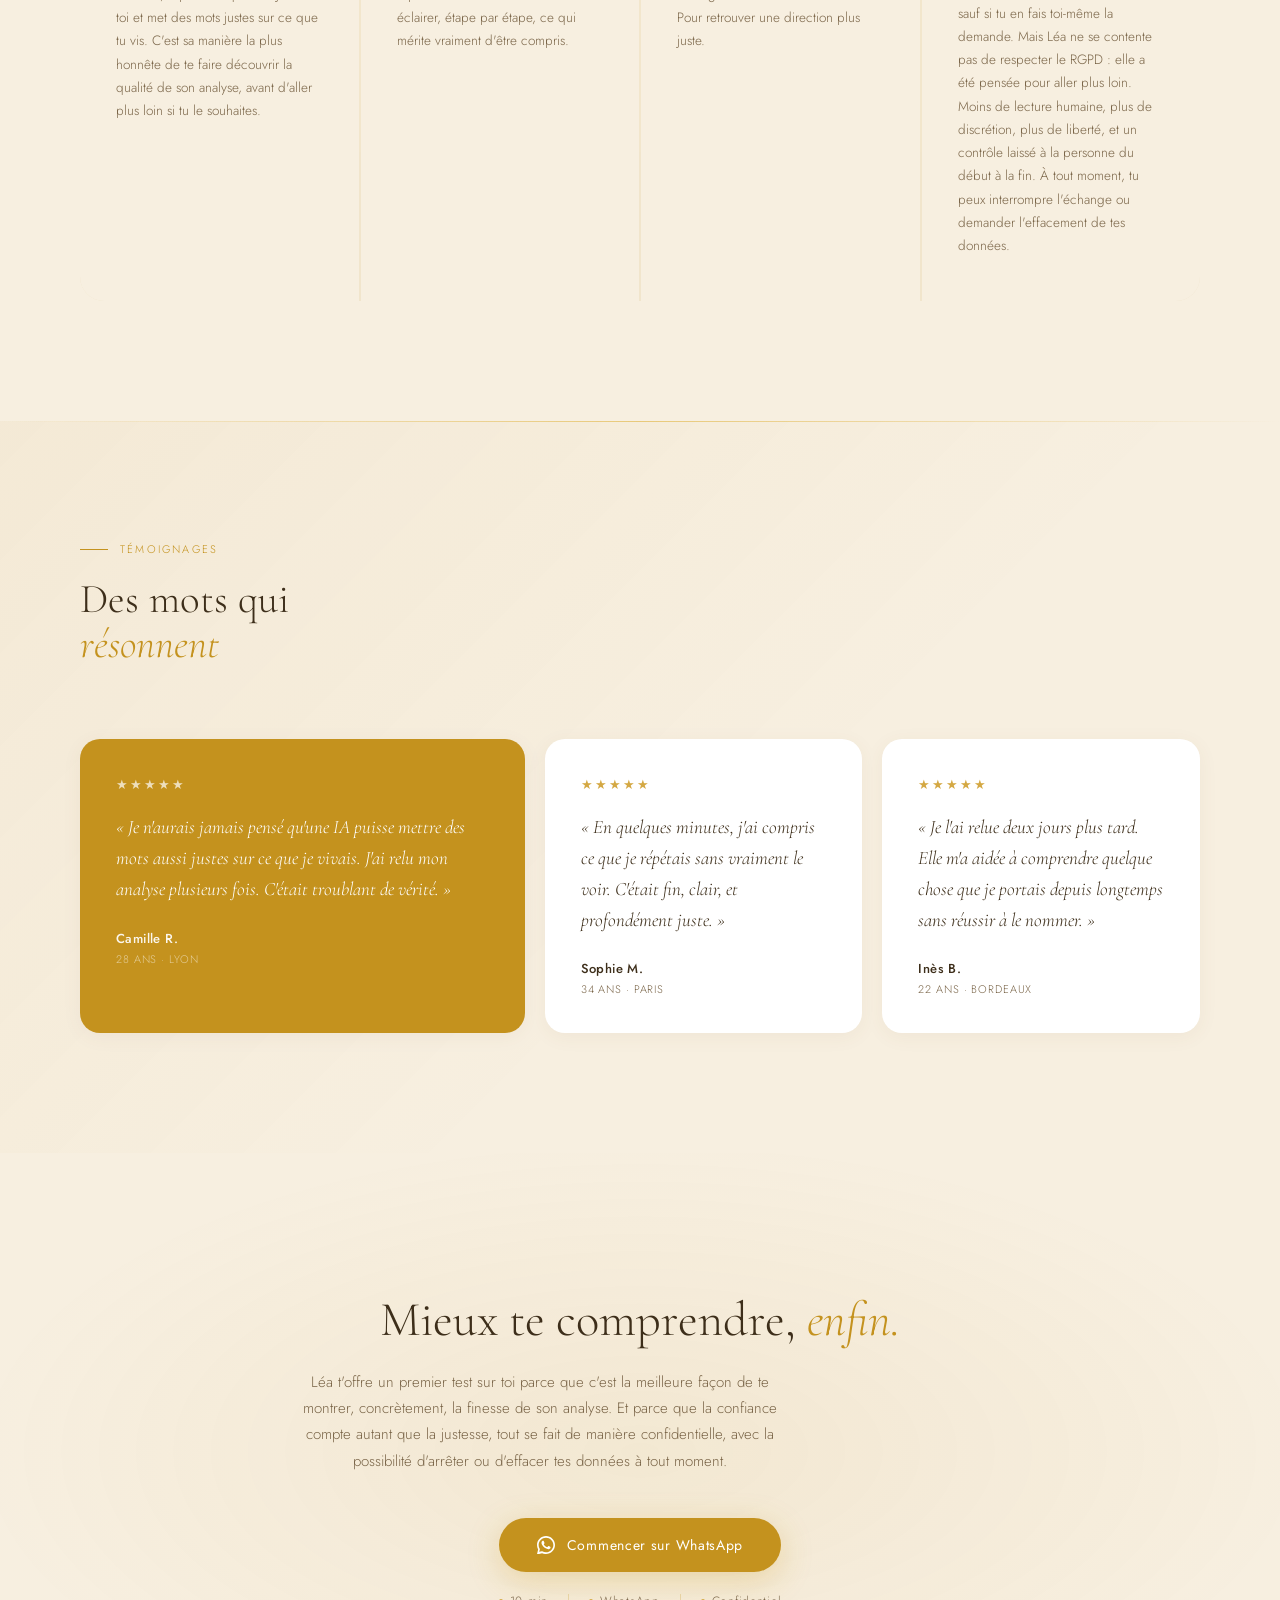
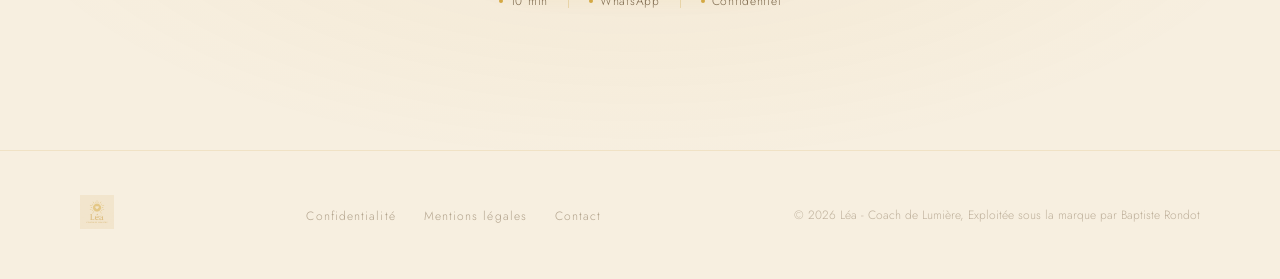
==== commit e232ecfd: "Update index.html" ====
--- a/index.html
+++ b/index.html
@@ -171,7 +171,7 @@
     <li><a href="/mentions-legales">Mentions légales</a></li>
     <li><a href="/cdn-cgi/l/email-protection#573438392336342317343836343f33323b223a3e322532793125">Contact</a></li>
   </ul>
-  <p class="footer-copy">© 2026 Léa Coach de Lumière</p>
+  <p class="footer-copy">© 2026 Léa - Coach de Lumière, Exploitée sous la marque par Baptiste Rondot</p>
 </footer>
 
 <script src="/script.js"></script>
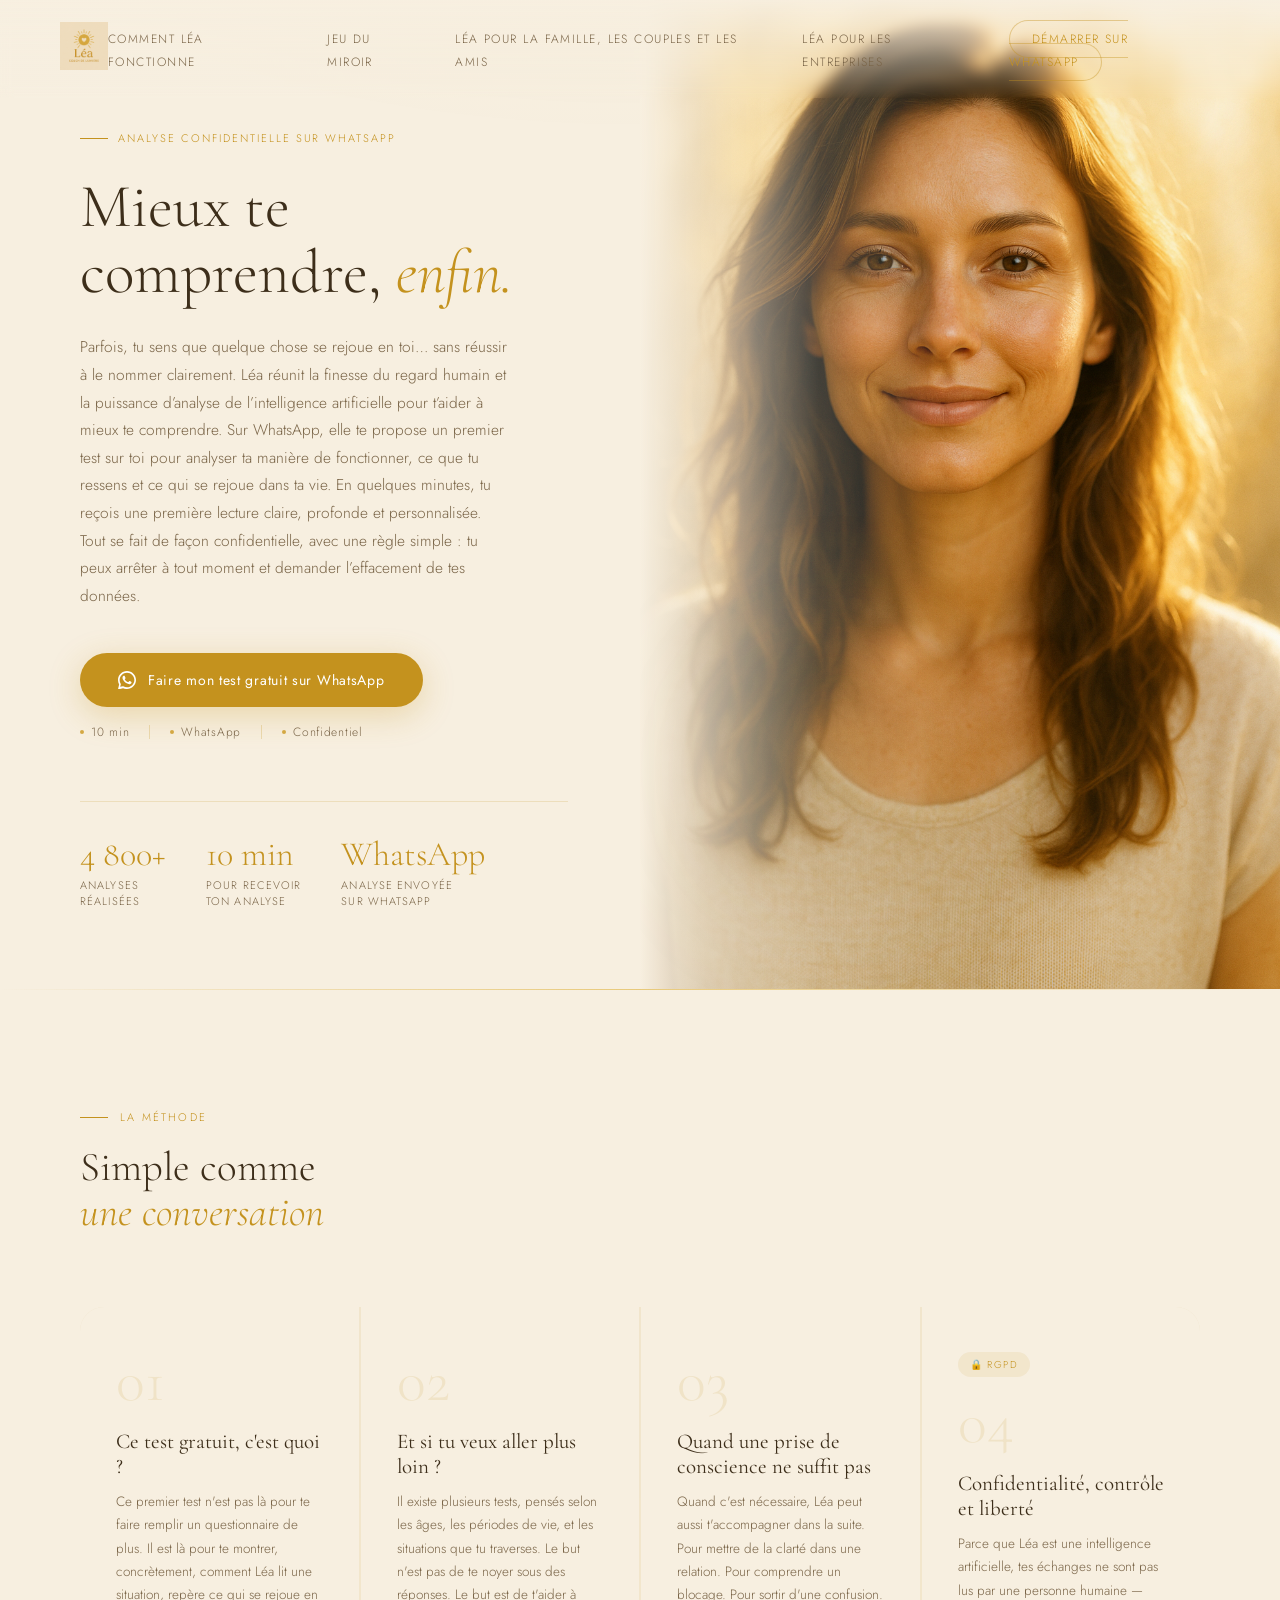
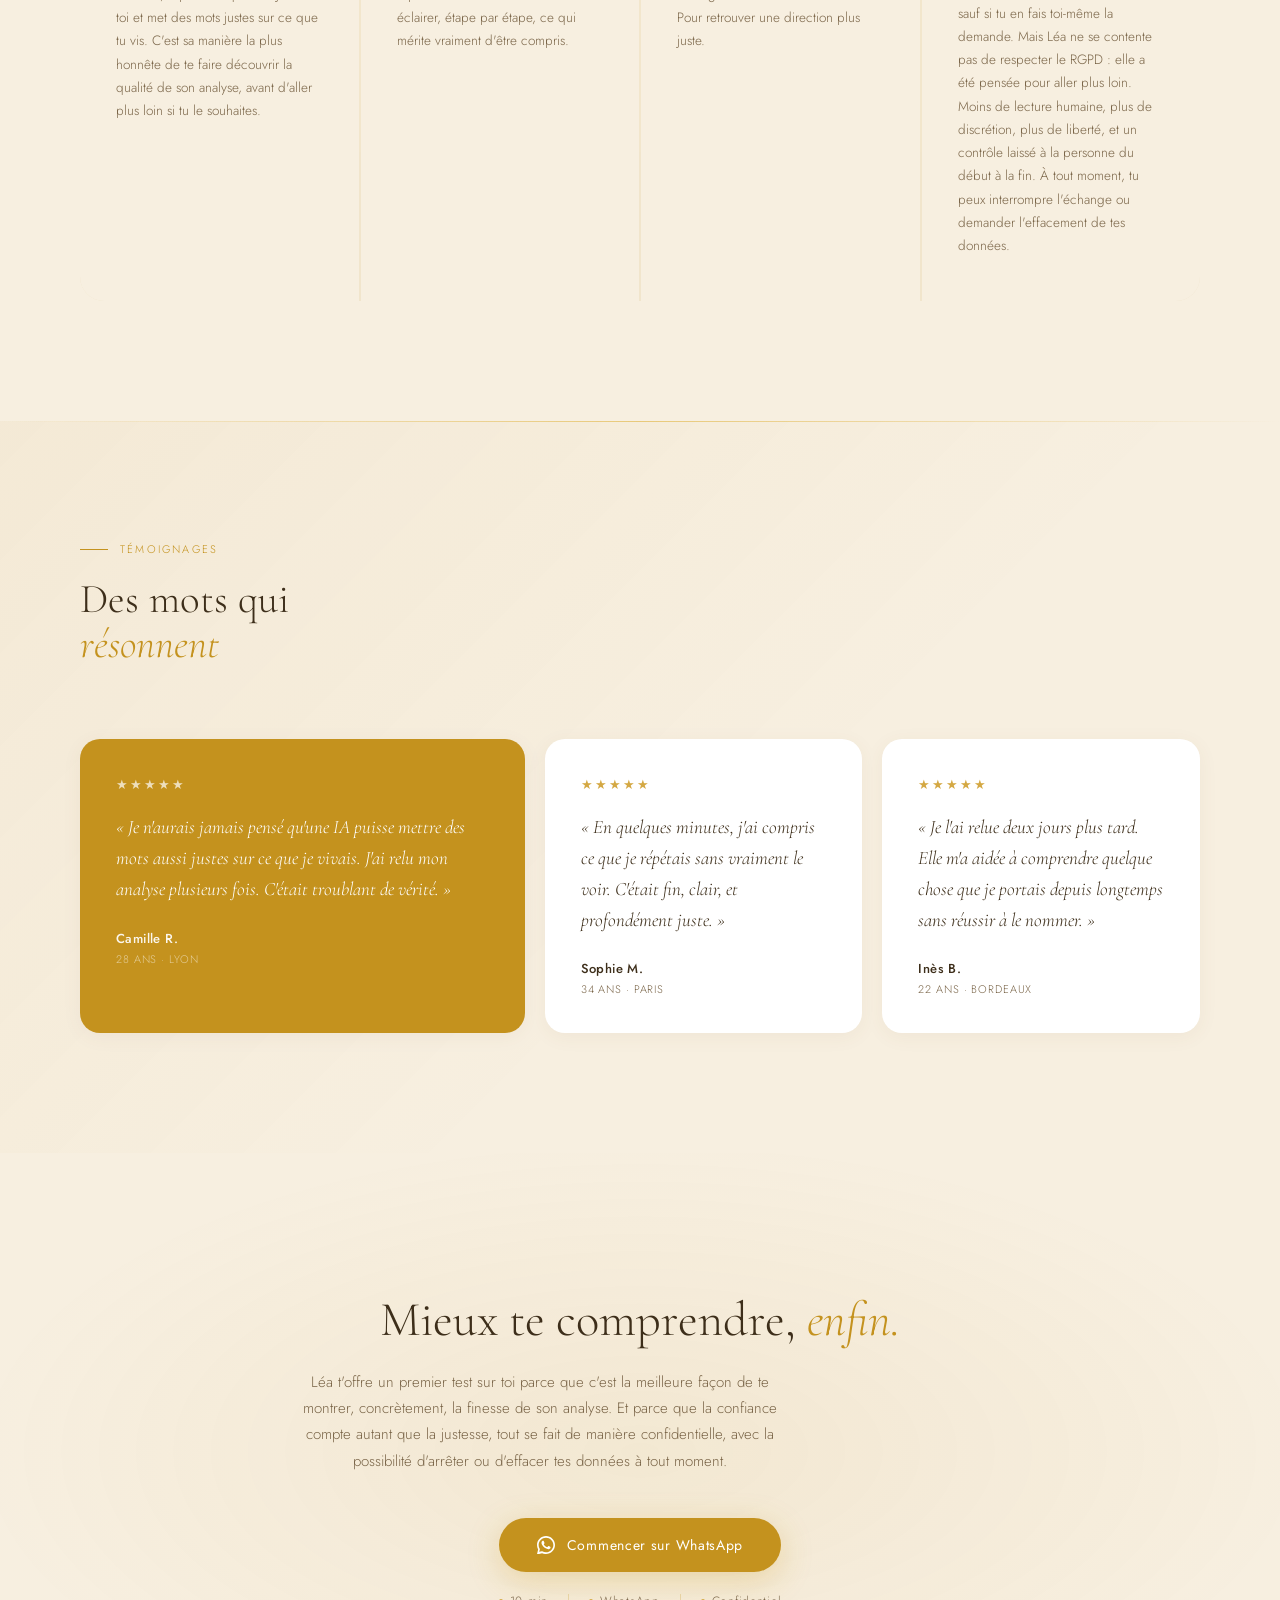
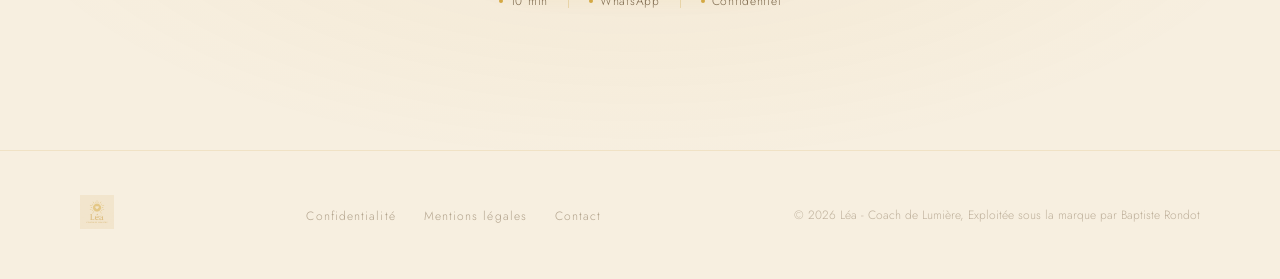
==== commit 3f32a2a8: "Update index.html" ====
--- a/index.html
+++ b/index.html
@@ -20,7 +20,7 @@
   </div>
   <ul class="nav-links">
     <li><a href="/comment-ca-marche">Comment Léa fonctionne</a></li>
-    <li><a href="#temoignages">Témoignages</a></li>
+    <li><a href="/jeu-du-miroir">Jeu du Miroir</a></li>
     <li><a href="/famille-couples-amis">Léa pour la famille, les couples et les amis</a></li>
     <li><a href="/entreprises">Léa pour les entreprises</a></li>
     <li><a href="https://wa.me/33609509718" class="nav-cta">Démarrer sur WhatsApp</a></li>
@@ -33,7 +33,7 @@
 <!-- ── MENU MOBILE ── -->
 <div class="mobile-menu" id="mobileMenu">
   <a href="/comment-ca-marche">Comment Léa fonctionne</a>
-  <a href="#temoignages">Témoignages</a>
+  <a href="/jeu-du-miroir">Jeu du Miroir</a>
   <a href="/famille-couples-amis">Famille, couples & amis</a>
   <a href="/entreprises">Entreprises</a>
   <a href="https://wa.me/33609509718" class="nav-cta">Démarrer sur WhatsApp</a>
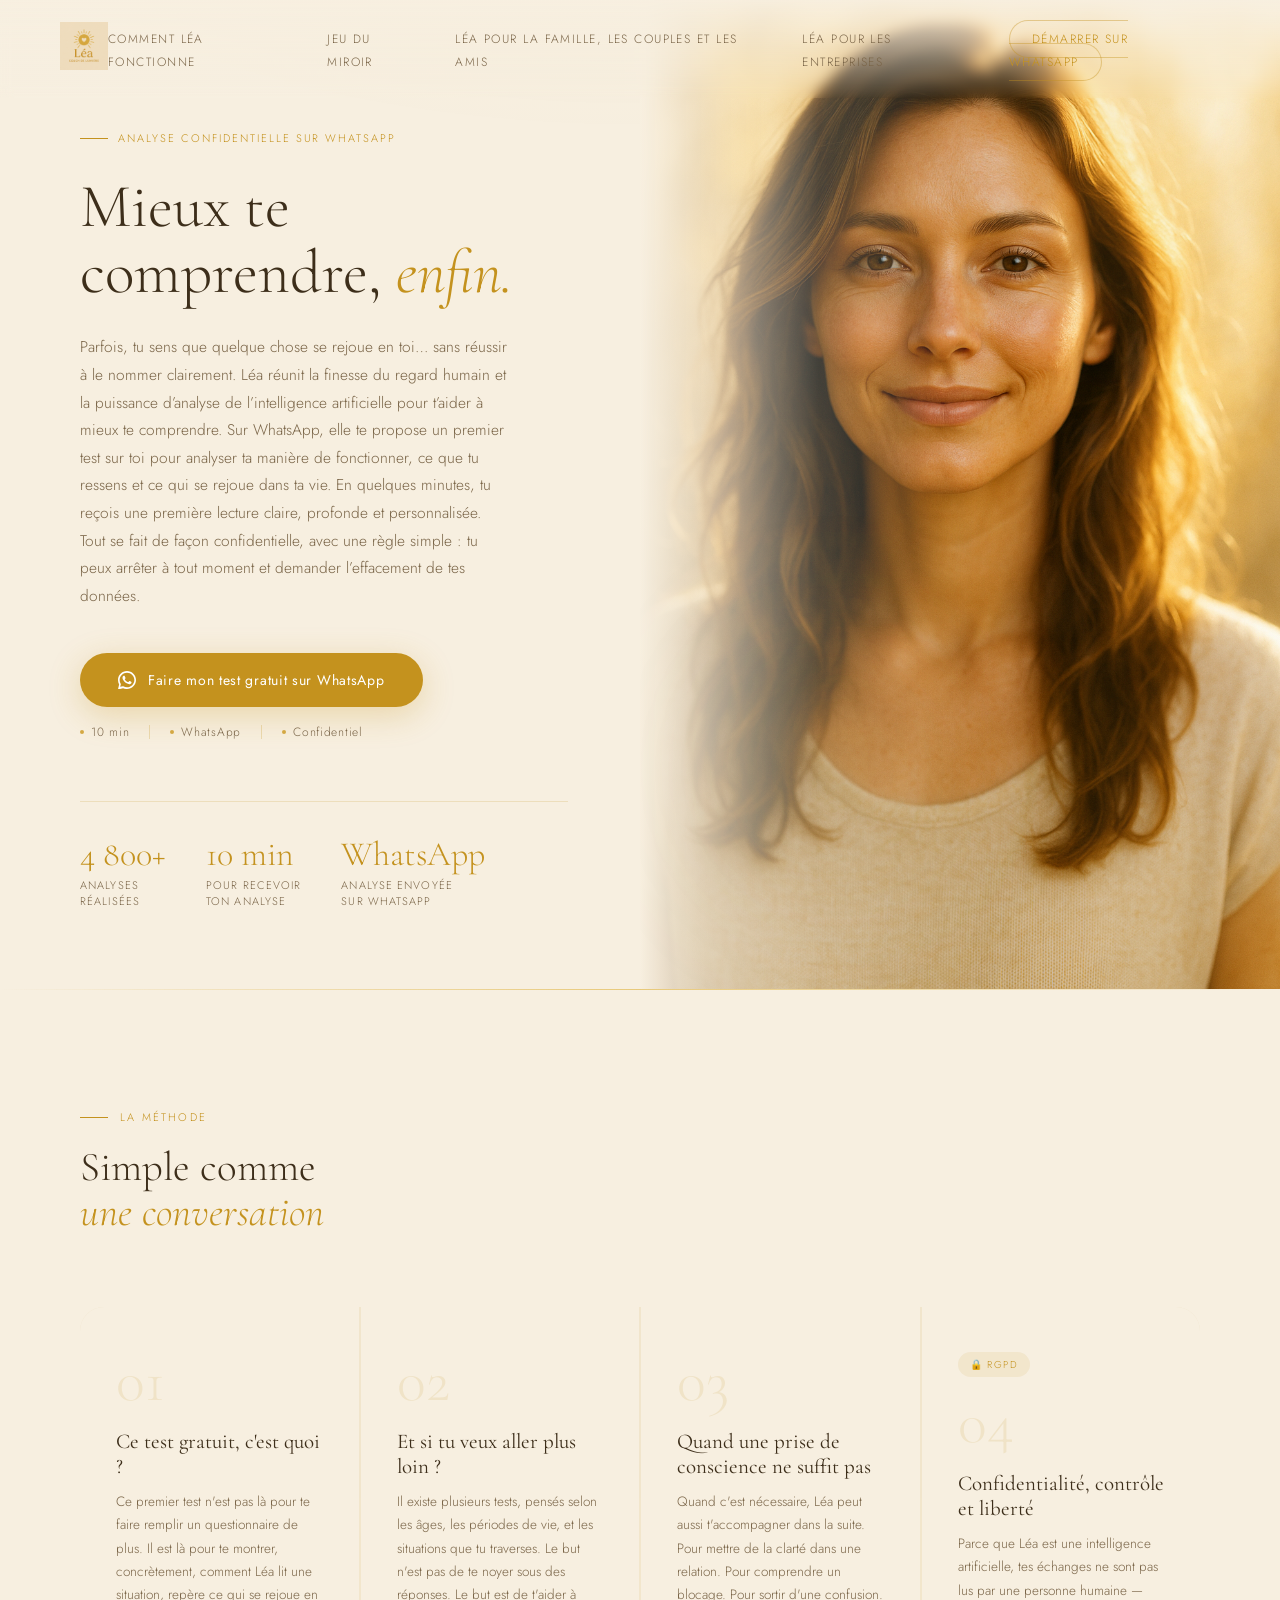
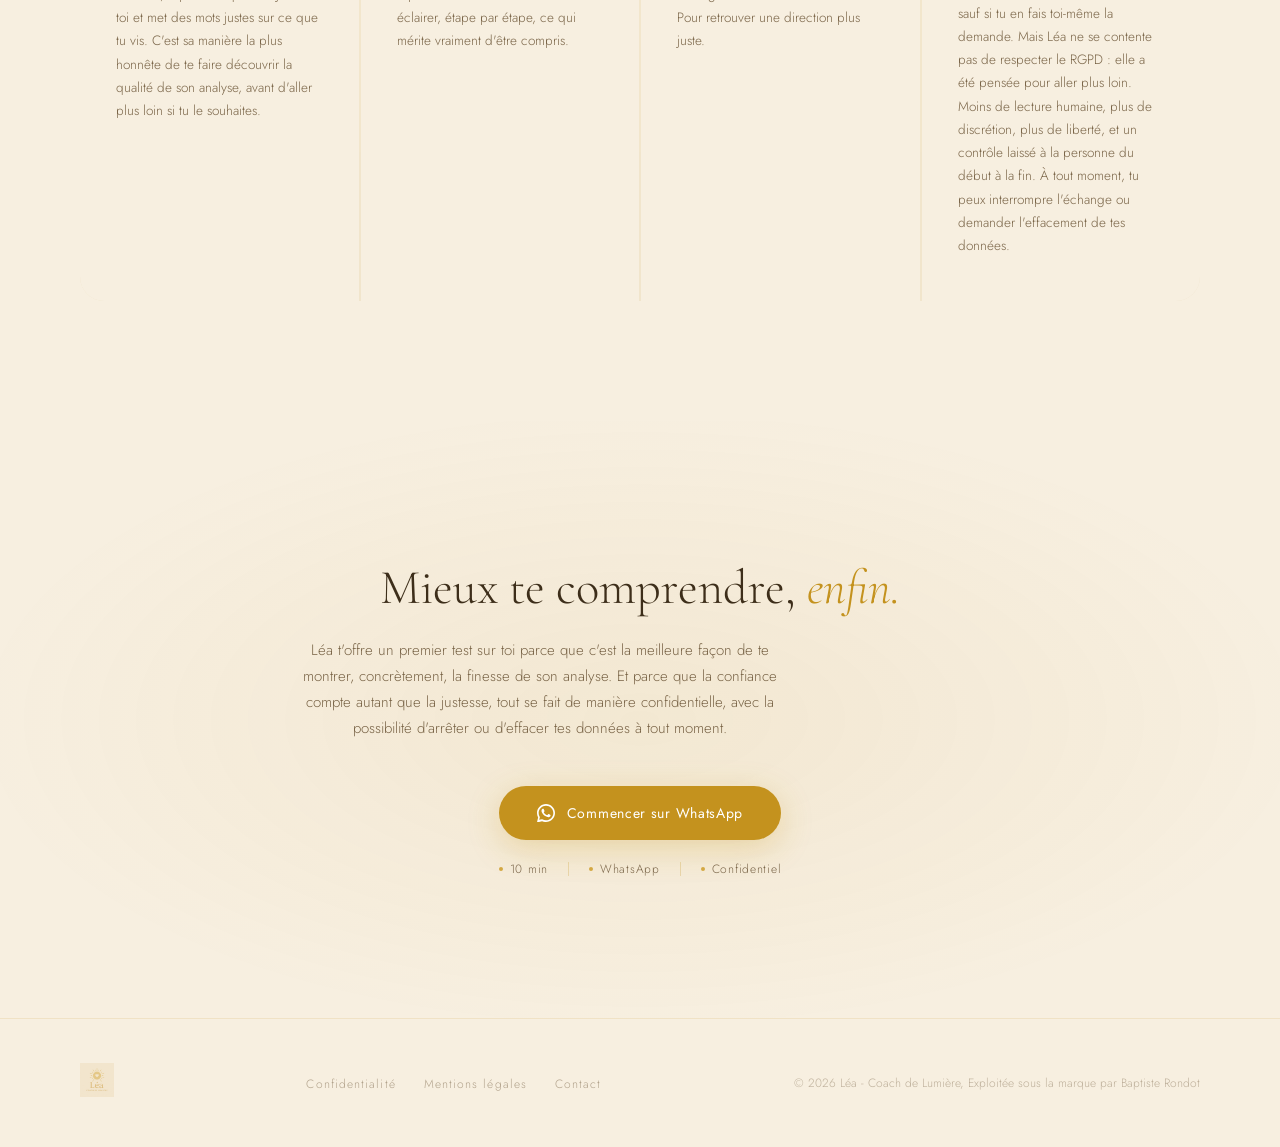
==== commit a75c6b41: "Update index.html" ====
--- a/index.html
+++ b/index.html
@@ -115,32 +115,6 @@
   </div>
 </section>
 
-<!-- ── TÉMOIGNAGES ── -->
-<section class="section-testimonials reveal" id="temoignages">
-  <div class="section-label">Témoignages</div>
-  <h2 class="section-title">Des mots qui<br><em>résonnent</em></h2>
-  <div class="testimonials-grid">
-    <div class="testimonial featured reveal reveal-delay-1">
-      <div class="testimonial-stars">★★★★★</div>
-      <p class="testimonial-quote">« Je n'aurais jamais pensé qu'une IA puisse mettre des mots aussi justes sur ce que je vivais. J'ai relu mon analyse plusieurs fois. C'était troublant de vérité. »</p>
-      <div class="testimonial-author">Camille R.</div>
-      <div class="testimonial-role">28 ans · Lyon</div>
-    </div>
-    <div class="testimonial reveal reveal-delay-2">
-      <div class="testimonial-stars">★★★★★</div>
-      <p class="testimonial-quote">« En quelques minutes, j'ai compris ce que je répétais sans vraiment le voir. C'était fin, clair, et profondément juste. »</p>
-      <div class="testimonial-author">Sophie M.</div>
-      <div class="testimonial-role">34 ans · Paris</div>
-    </div>
-    <div class="testimonial reveal reveal-delay-3">
-      <div class="testimonial-stars">★★★★★</div>
-      <p class="testimonial-quote">« Je l'ai relue deux jours plus tard. Elle m'a aidée à comprendre quelque chose que je portais depuis longtemps sans réussir à le nommer. »</p>
-      <div class="testimonial-author">Inès B.</div>
-      <div class="testimonial-role">22 ans · Bordeaux</div>
-    </div>
-  </div>
-</section>
-
 <!-- ── CTA ── -->
 <section class="section-cta reveal">
   <div class="cta-bg"></div>
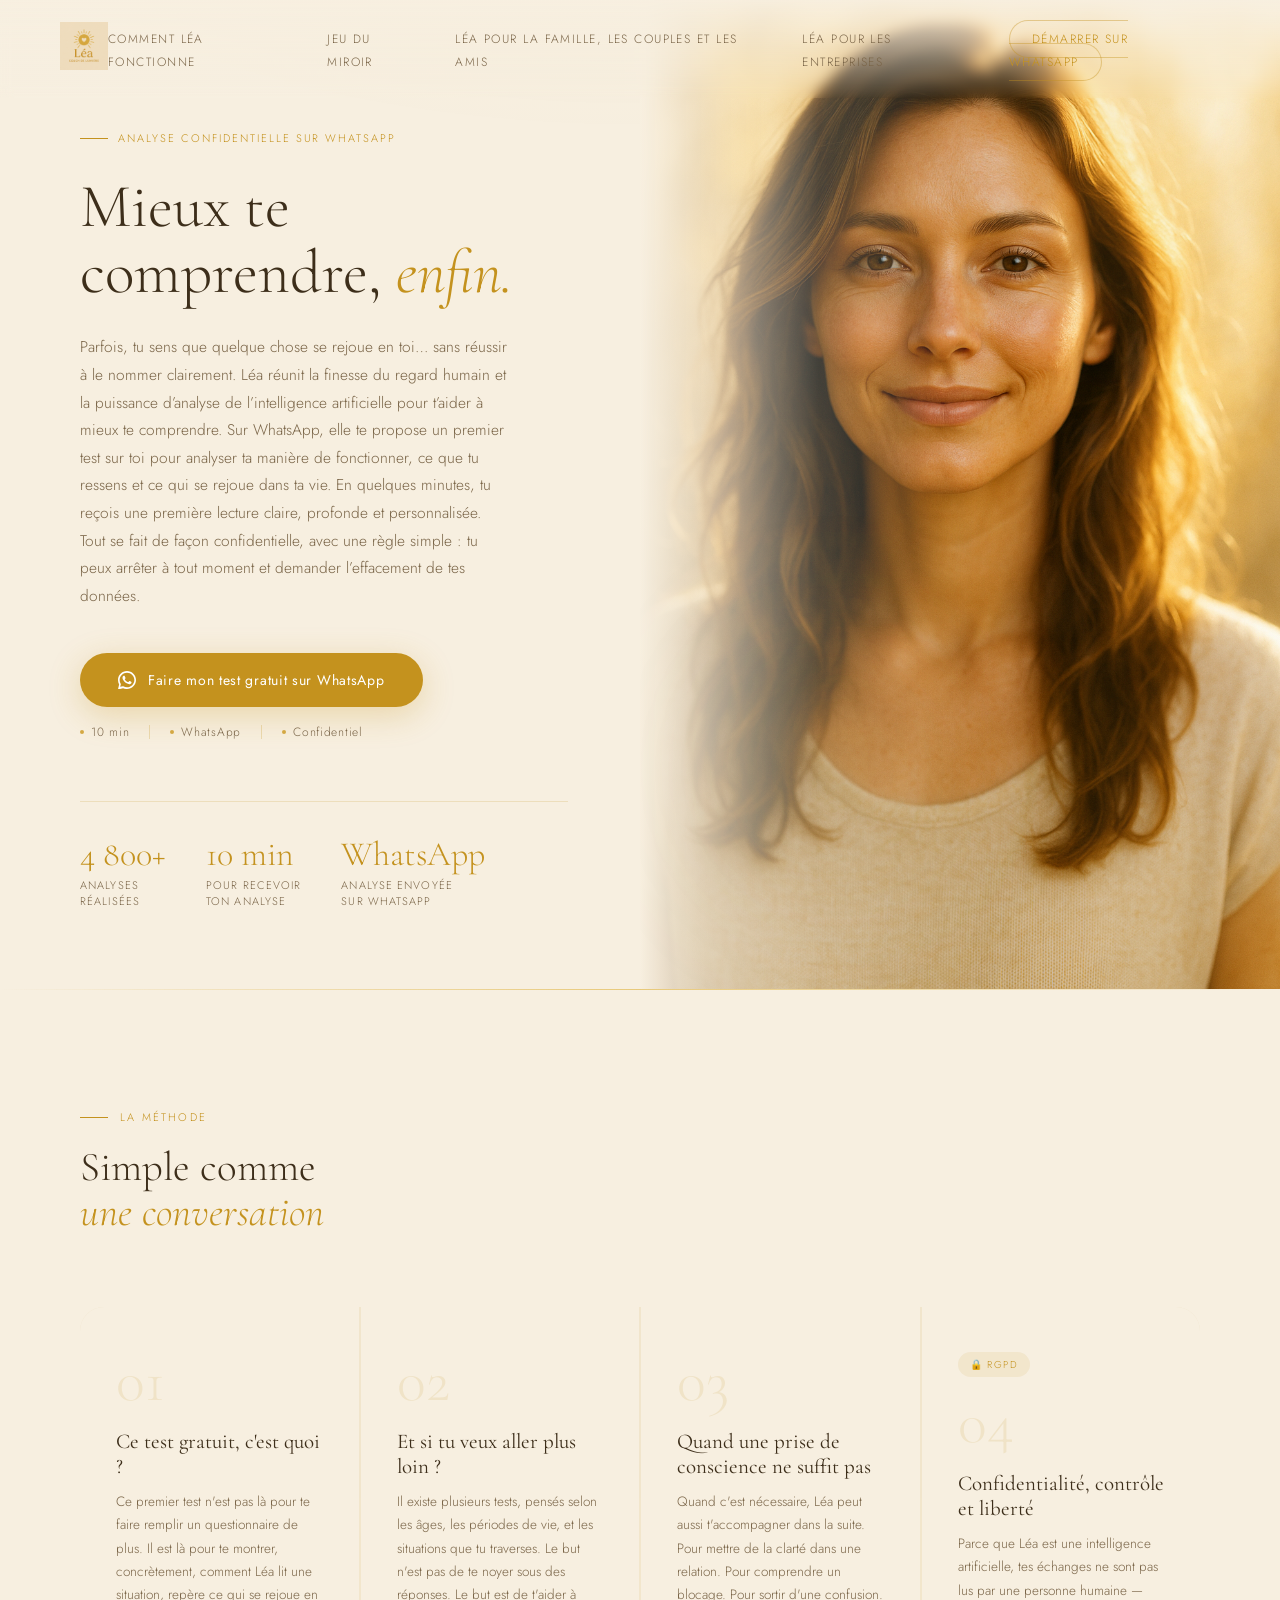
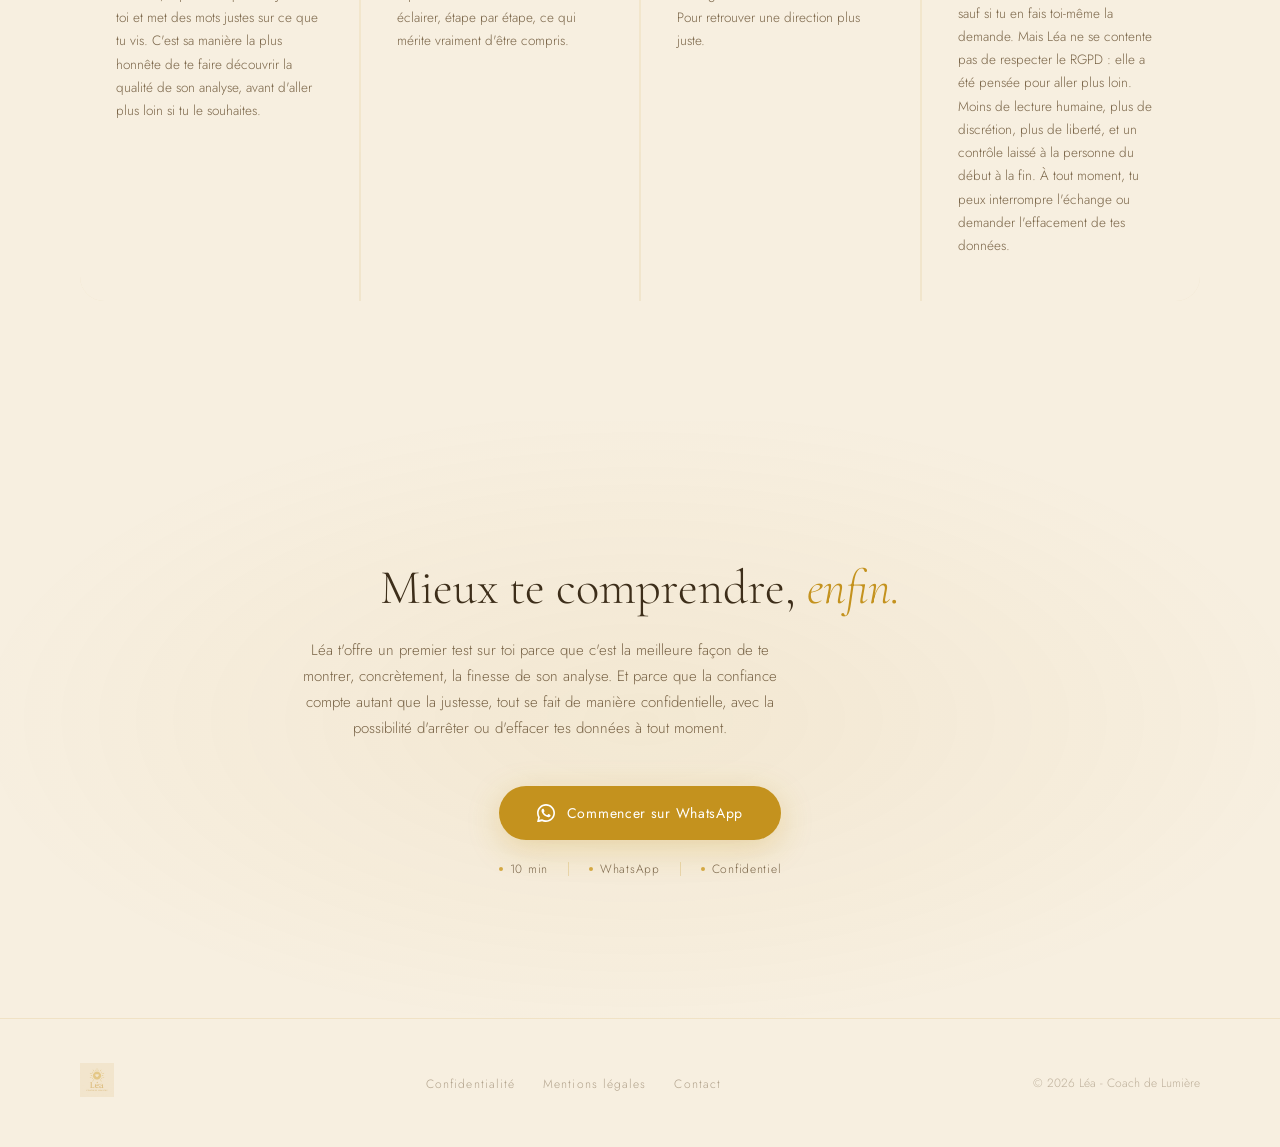
==== commit ec2d91e3: "Update index.html" ====
--- a/index.html
+++ b/index.html
@@ -145,7 +145,7 @@
     <li><a href="/mentions-legales">Mentions légales</a></li>
     <li><a href="/cdn-cgi/l/email-protection#573438392336342317343836343f33323b223a3e322532793125">Contact</a></li>
   </ul>
-  <p class="footer-copy">© 2026 Léa - Coach de Lumière, Exploitée sous la marque par Baptiste Rondot</p>
+  <p class="footer-copy">© 2026 Léa - Coach de Lumière</p>
 </footer>
 
 <script src="/script.js"></script>
